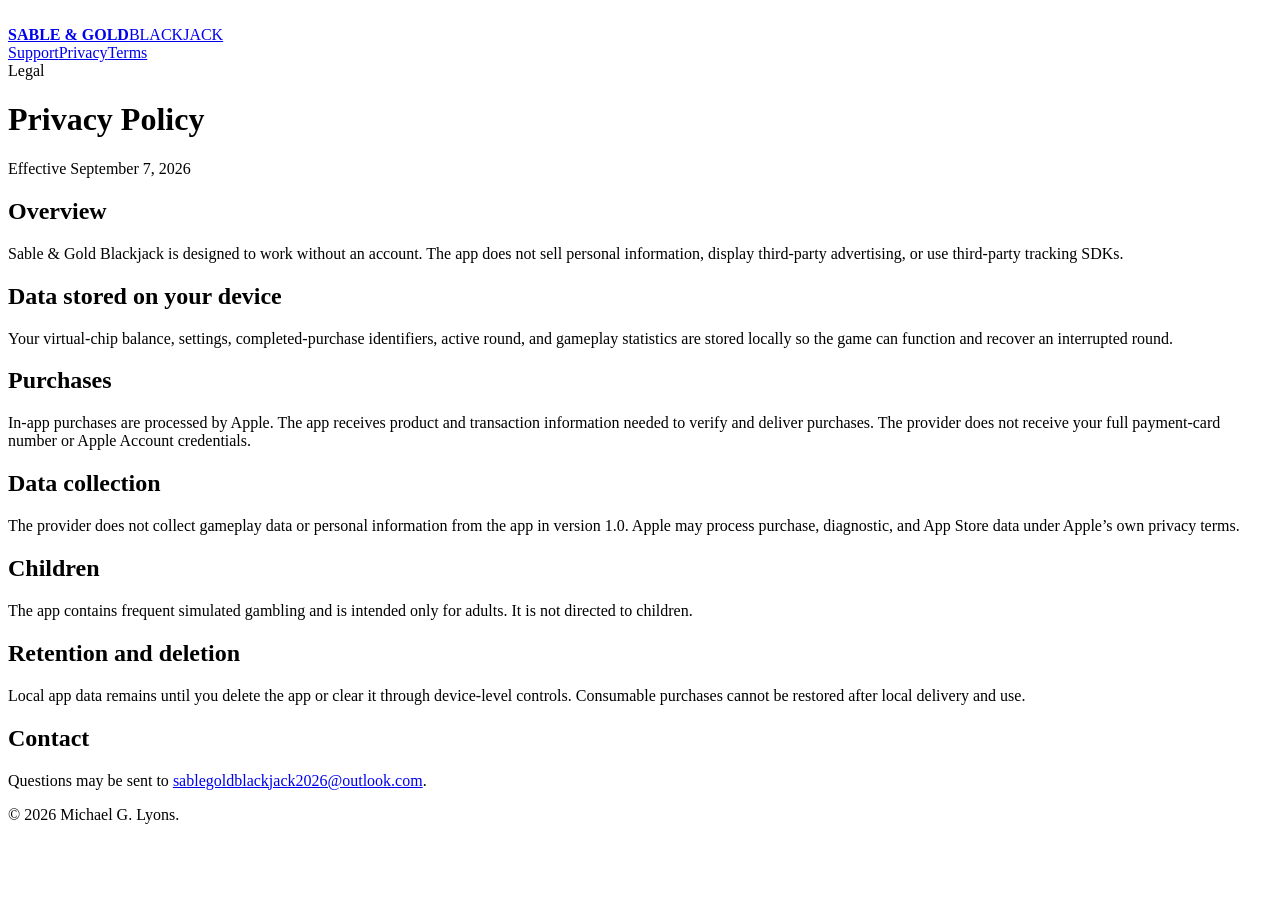
==== privacy.html @ 609931bf "Create privacy.html" ====
<!doctype html>
<html lang="en">
<head>
  <meta charset="utf-8">
  <meta name="viewport" content="width=device-width, initial-scale=1">
  <title>Privacy Policy — Sable & Gold Blackjack</title>
  <link rel="icon" href="icon.svg" type="image/svg+xml">
  <link rel="stylesheet" href="styles.css">
</head>
<body><div class="shell">
  <header><a class="brand" href="index.html"><img src="icon.svg" alt=""><div><strong>SABLE &amp; GOLD</strong><span>BLACKJACK</span></div></a><nav><a href="support.html">Support</a><a href="privacy.html">Privacy</a><a href="terms.html">Terms</a></nav></header>
  <main class="document">
    <div class="eyebrow">Legal</div><h1>Privacy Policy</h1><p class="meta">Effective September 7, 2026</p>
    <h2>Overview</h2><p>Sable &amp; Gold Blackjack is designed to work without an account. The app does not sell personal information, display third-party advertising, or use third-party tracking SDKs.</p>
    <h2>Data stored on your device</h2><p>Your virtual-chip balance, settings, completed-purchase identifiers, active round, and gameplay statistics are stored locally so the game can function and recover an interrupted round.</p>
    <h2>Purchases</h2><p>In-app purchases are processed by Apple. The app receives product and transaction information needed to verify and deliver purchases. The provider does not receive your full payment-card number or Apple Account credentials.</p>
    <h2>Data collection</h2><p>The provider does not collect gameplay data or personal information from the app in version 1.0. Apple may process purchase, diagnostic, and App Store data under Apple’s own privacy terms.</p>
    <h2>Children</h2><p>The app contains frequent simulated gambling and is intended only for adults. It is not directed to children.</p>
    <h2>Retention and deletion</h2><p>Local app data remains until you delete the app or clear it through device-level controls. Consumable purchases cannot be restored after local delivery and use.</p>
    <h2>Contact</h2><p>Questions may be sent to <a href="mailto:sablegoldblackjack2026@outlook.com">sablegoldblackjack2026@outlook.com</a>.</p>
  </main>
  <footer>© 2026 Michael G. Lyons.</footer>
</div></body>
</html>
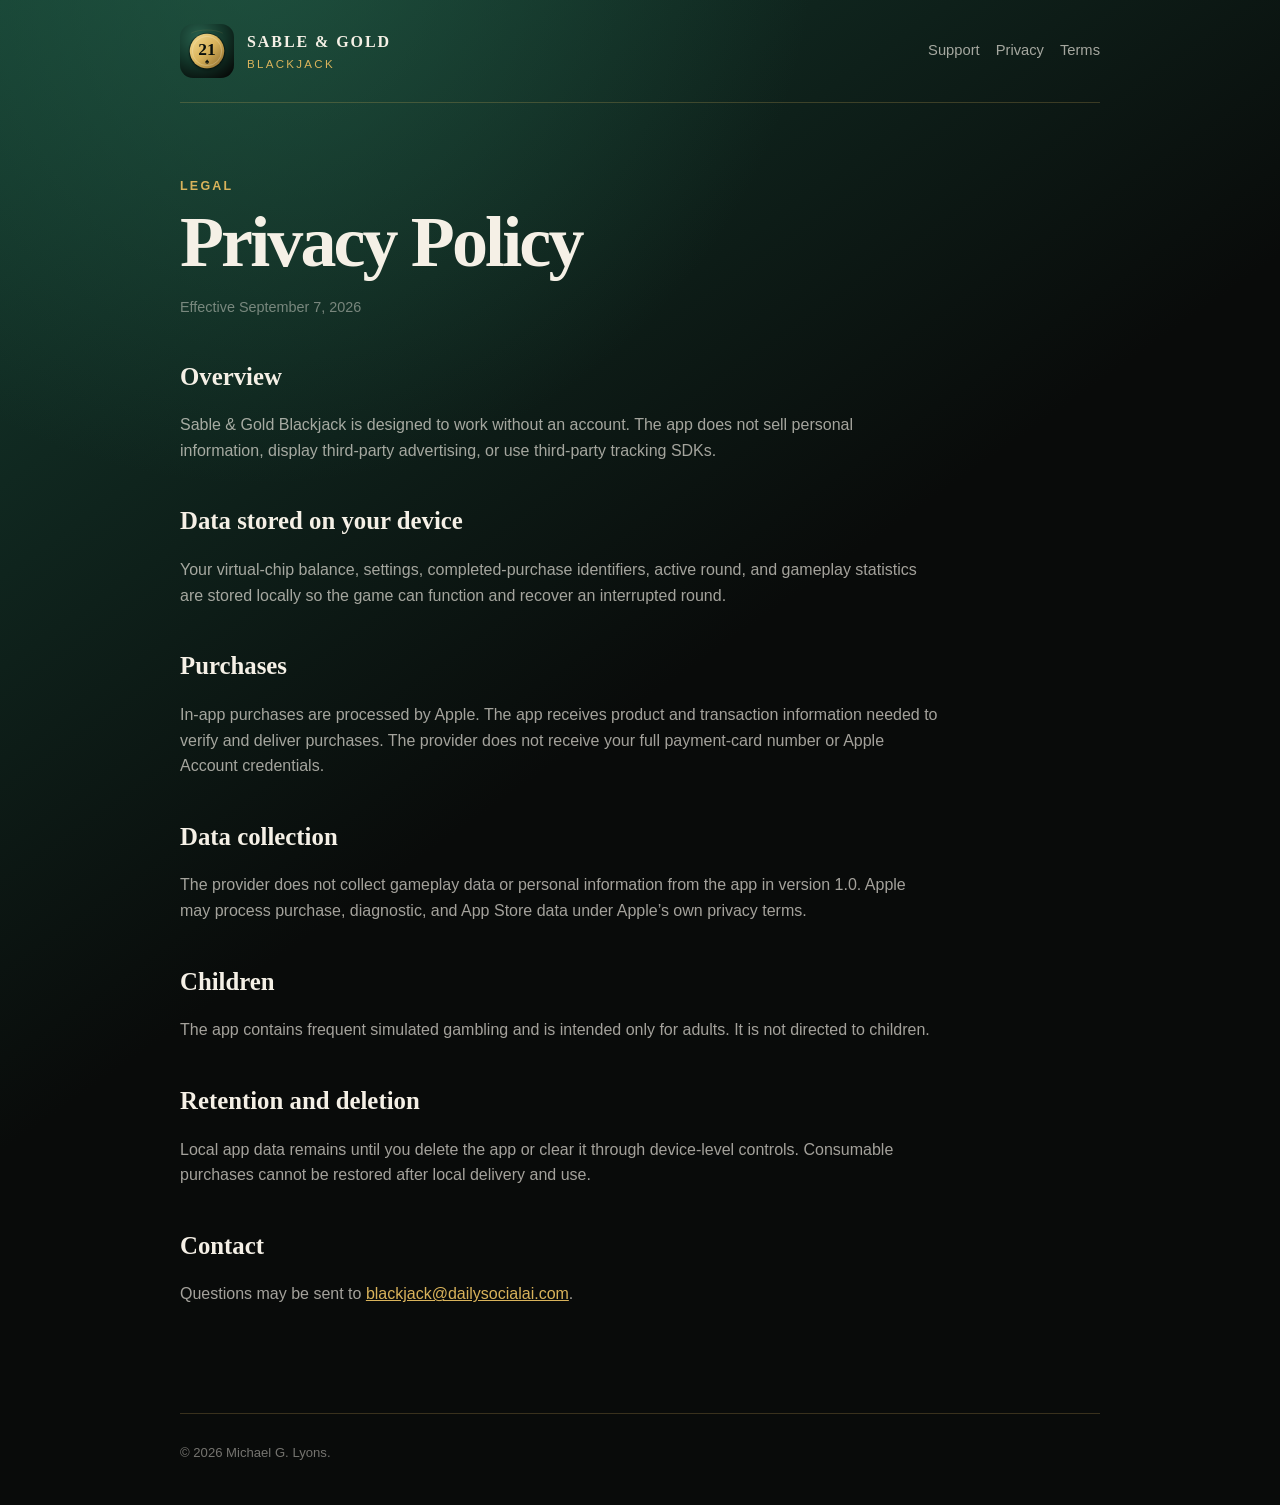
==== commit f795f412: "Update privacy.html" ====
--- a/privacy.html
+++ b/privacy.html
@@ -17,7 +17,7 @@
     <h2>Data collection</h2><p>The provider does not collect gameplay data or personal information from the app in version 1.0. Apple may process purchase, diagnostic, and App Store data under Apple’s own privacy terms.</p>
     <h2>Children</h2><p>The app contains frequent simulated gambling and is intended only for adults. It is not directed to children.</p>
     <h2>Retention and deletion</h2><p>Local app data remains until you delete the app or clear it through device-level controls. Consumable purchases cannot be restored after local delivery and use.</p>
-    <h2>Contact</h2><p>Questions may be sent to <a href="mailto:sablegoldblackjack2026@outlook.com">sablegoldblackjack2026@outlook.com</a>.</p>
+    <h2>Contact</h2><p>Questions may be sent to <a href="mailto:blackjack@dailysocialai.com">blackjack@dailysocialai.com</a>.</p>
   </main>
   <footer>© 2026 Michael G. Lyons.</footer>
 </div></body>
--- a/styles.css
+++ b/styles.css
@@ -0,0 +1,84 @@
+:root {
+  color-scheme: dark;
+  --ink: #090b0a;
+  --panel: #121714;
+  --felt: #153d30;
+  --gold: #d9b35b;
+  --ivory: #f5f0e6;
+  --muted: rgba(245, 240, 230, 0.66);
+  --line: rgba(217, 179, 91, 0.23);
+}
+
+* { box-sizing: border-box; }
+
+body {
+  margin: 0;
+  min-height: 100vh;
+  color: var(--ivory);
+  background:
+    radial-gradient(circle at 20% -5%, rgba(39, 102, 78, 0.55), transparent 35rem),
+    linear-gradient(145deg, var(--felt), var(--ink) 48%);
+  font-family: -apple-system, BlinkMacSystemFont, "Segoe UI", sans-serif;
+  line-height: 1.6;
+}
+
+a { color: var(--gold); }
+
+.shell {
+  width: min(920px, calc(100% - 36px));
+  margin: 0 auto;
+}
+
+header {
+  display: flex;
+  align-items: center;
+  justify-content: space-between;
+  gap: 20px;
+  padding: 24px 0;
+  border-bottom: 1px solid var(--line);
+}
+
+.brand {
+  display: flex;
+  align-items: center;
+  gap: 13px;
+  color: var(--ivory);
+  text-decoration: none;
+}
+
+.brand img { width: 54px; height: 54px; border-radius: 13px; }
+.brand strong { display: block; font-family: Georgia, serif; letter-spacing: 0.12em; }
+.brand span { display: block; color: var(--gold); font-size: 0.72rem; letter-spacing: 0.2em; }
+
+nav { display: flex; flex-wrap: wrap; gap: 16px; }
+nav a { color: var(--muted); text-decoration: none; font-size: 0.92rem; }
+nav a:hover { color: var(--gold); }
+
+main { padding: 74px 0 90px; }
+
+.hero { max-width: 750px; padding: 24px 0 56px; }
+.eyebrow { color: var(--gold); font-size: 0.78rem; font-weight: 800; letter-spacing: 0.18em; text-transform: uppercase; }
+h1 { margin: 10px 0 18px; font-family: Georgia, serif; font-size: clamp(2.7rem, 8vw, 5.7rem); line-height: 0.98; letter-spacing: -0.04em; }
+h2 { margin: 38px 0 8px; font-family: Georgia, serif; font-size: 1.55rem; }
+h3 { margin: 22px 0 6px; font-size: 1rem; color: var(--gold); }
+p, li { color: var(--muted); }
+
+.lead { font-size: clamp(1.1rem, 2.4vw, 1.35rem); max-width: 650px; }
+.notice { margin-top: 26px; padding: 18px 20px; border: 1px solid var(--line); border-radius: 18px; background: rgba(9, 11, 10, 0.43); }
+.notice strong { color: var(--gold); }
+
+.cards { display: grid; grid-template-columns: repeat(3, 1fr); gap: 14px; }
+.card { padding: 22px; border: 1px solid rgba(255,255,255,0.06); border-radius: 20px; background: rgba(18, 23, 20, 0.76); }
+.card h2 { margin-top: 0; font-size: 1.2rem; }
+
+.document { max-width: 760px; }
+.document h1 { font-size: clamp(2.5rem, 7vw, 4.5rem); }
+.meta { color: rgba(245, 240, 230, 0.45); font-size: 0.9rem; }
+
+footer { padding: 28px 0 42px; border-top: 1px solid var(--line); color: rgba(245,240,230,0.46); font-size: 0.82rem; }
+
+@media (max-width: 720px) {
+  header { align-items: flex-start; flex-direction: column; }
+  .cards { grid-template-columns: 1fr; }
+  main { padding-top: 42px; }
+}
